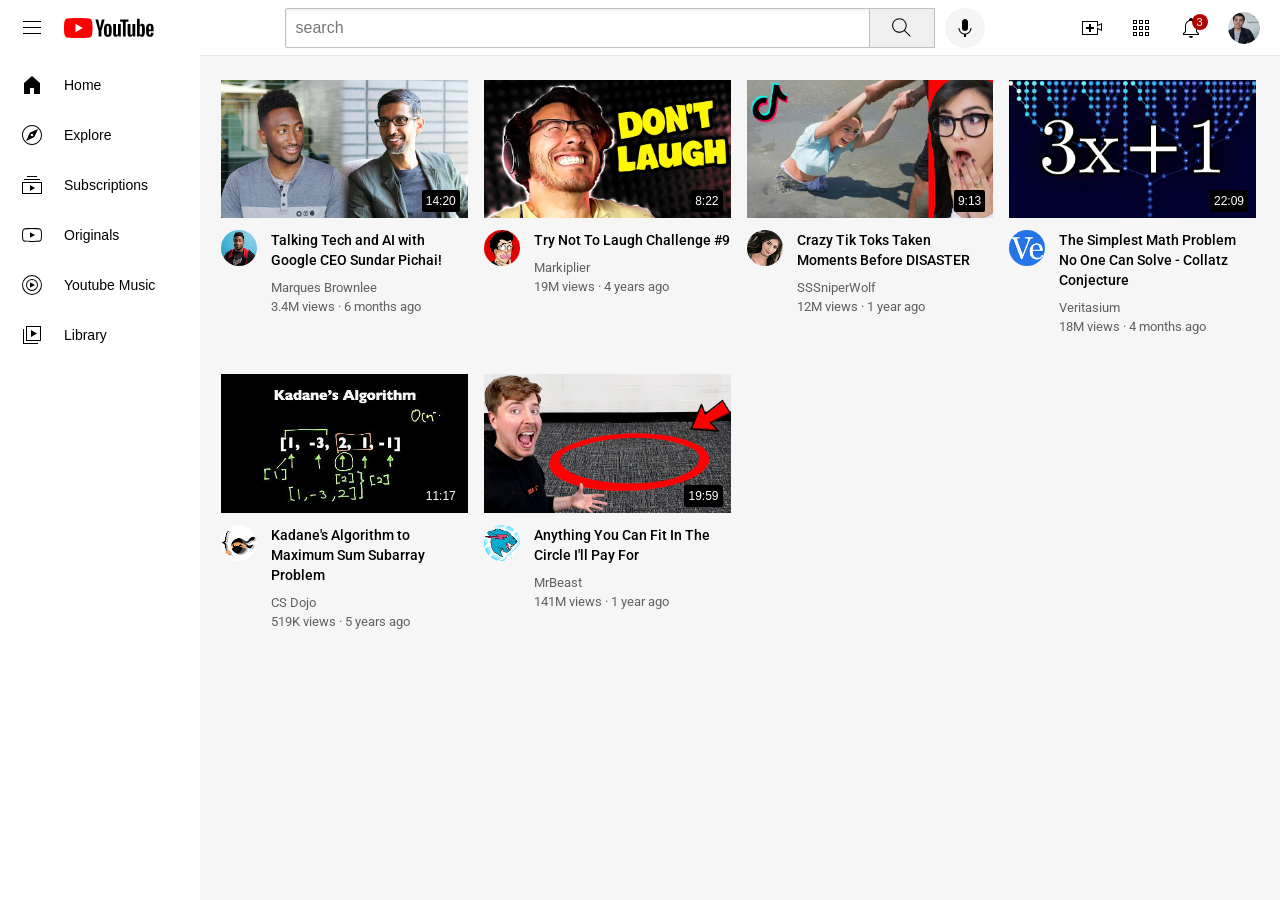
==== youtube.html @ a63ff2cd "Add files via upload" ====
<!DOCTYPE html>
<html>
  <head>
    <title>youtube.com clone</title>

    <link rel="preconnect" href="https://fonts.googleapis.com">
    <link rel="preconnect" href="https://fonts.gstatic.com" crossorigin>
    <link href="https://fonts.googleapis.com/css2?family=Roboto:wght@400;500;700&display=swap" rel="stylesheet">

    <link rel="stylesheet" href="styles/general.css">
    <link rel="stylesheet" href="styles/header.css">
    <link rel="stylesheet" href="styles/video.css">
    <link rel="stylesheet" href="styles/sidebar.css">
  </head>
  <body>
    <header class="header">
      <div class="left-section">
        <img class="hamburger-menu" src="icons/hamburger-menu.svg">
        <img class="youtube-logo" src="icons/youtube-logo.svg">
      </div>
      <div class="middle-section">
        <input class="search-bar" type="text" placeholder="search">
        <button class="search-button">
          <img class="search-icon" src="icons/search.svg">
          <div class="tooltip">Search</div>
        </button>
        <!-- Put position absolute inside position relative -->
        <button class="voice-search-button">
          <img class="voice-search-icon" src="icons/voice-search-icon.svg">
          <div class="tooltip">Search with your voice</div>
        </button>
      </div>
      <div class="right-section">
        <div class="upload-icon-container">
          <img class="upload-icon" src="icons/upload.svg">  
          <div class="tooltip">Create</div>
        </div>
        <div class="youtube-app-icon-container">
          <img class="youtube-apps-icon" src="icons/youtube-apps.svg">
          <div class="tooltip">youtube apps</div>
        </div>
        <div class="notification-icon-container">
          <img class="notification-icon" src="icons/notifications.svg">
          <div class="notification-count">3</div>
          <div class="tooltip">Notification</div>
        </div> 
        <img class="current-user-picture" src="channel-picture/my-channel.jpeg">
      </div>
    </header>

    <nav class="sidebar">
      <div class="sidebar-link">
        <img src="icons/home.svg">
        <div>Home</div>
      </div>
      <div class="sidebar-link">
        <img src="icons/explore.svg">
        <div>Explore</div>
      </div>
      <div class="sidebar-link">
        <img src="icons/subscriptions.svg">
        <div>Subscriptions</div>
      </div>
      <div class="sidebar-link">
        <img src="icons/originals.svg">
        <div>Originals</div>
      </div>
      <div class="sidebar-link">
        <img src="icons/youtube-music.svg">
        <div>Youtube Music</div>
      </div>
      <div class="sidebar-link">
        <img src="icons/library.svg">
        <div>Library</div>
      </div>
    </nav>
    
    <main>
      <section class="video-grid">
        <div class="video-preview"><!--its a container, divisor-->
          <div class="thumbnail-row">
            <a href="https://www.youtube.com/watch?v=n2RNcPRtAiY">
            <img class="thumbnail" src="thumbnails/thumbnail-1.webp">
            </a>
          <div class="time">14:20</div>
        </div>
        <div class="video-info-grid">
          <div class="channel-picture">
            <img class="profile-picture" src="channel-picture/channel-1.jpeg">
          </div>
          <div class="channel-info">
            <p class="video-title">
             Talking Tech and AI with Google CEO Sundar Pichai!
            </p>
            <p class="video-author">
              Marques Brownlee
            </p>
            <p class="video-stats">
              3.4M views &#183; 6 months ago
            </p>  
          </div>
        </div>
      </div>

      <div class="video-preview"><!--its a container, divisor-->
        <div class="thumbnail-row">
          <a href="https://www.youtube.com/watch?v=mP0RAo9SKZk">
            <img class="thumbnail" src="thumbnails/thumbnail-2.webp">
          </a>
          <div class="time">8:22</div>
        </div>
        <div class="video-info-grid">
          <div class="channel-picture">
            <img class="profile-picture" src="channel-picture/channel-2.jpeg">
          </div>
          <div class="channel-info">
            <p class="video-title">
              Try Not To Laugh Challenge #9
            </p>
            <p class="video-author">
              Markiplier
            </p>
            <p class="video-stats">
              19M views &#183; 4 years ago
            </p>  
          </div>
        </div>
      </div>

      <div class="video-preview"><!--its a container, divisor-->
        <div class="thumbnail-row">
          <a href="https://www.youtube.com/watch?v=FgjPQQeTh1w">
            <img class="thumbnail" src="thumbnails/thumbnail-3.webp">
          </a>
          <div class="time">9:13</div>
        </div>
        <div class="video-info-grid">   
          <div class="channel-picture">
            <img class="profile-picture" src="channel-picture/channel-3.jpeg">
          </div>
          <div class="channel-info">
            <p class="video-title">    
              Crazy Tik Toks Taken Moments Before DISASTER
            </p>
            <p class="video-author">
              SSSniperWolf
            </p>
            <p class="video-stats">
              12M views &#183; 1 year ago
            </p>  
          </div>
        </div>
      </div>

      <div class="video-preview"><!--its a container, divisor-->
        <div class="thumbnail-row">
          <a href="https://www.youtube.com/watch?v=094y1Z2wpJg">
            <img class="thumbnail" src="thumbnails/thumbnail-4.webp">
          </a>
          <div class="time">22:09</div>
        </div>
        <div class="video-info-grid">
          <div class="channel-picture">
            <img class="profile-picture" src="channel-picture/channel-4.jpeg">
          </div>
          <div class="channel-info">
            <p class="video-title">
              The Simplest Math Problem No One Can Solve - Collatz Conjecture
            </p>
            <p class="video-author">
              Veritasium
            </p>
            <p class="video-stats">
              18M views &#183; 4 months ago
            </p>  
          </div>
        </div>
      </div>

      <div class="video-preview"><!--its a container, divisor-->
        <div class="thumbnail-row">
          <a href="https://www.youtube.com/watch?v=86CQq3pKSUw">
            <img class="thumbnail" src="thumbnails/thumbnail-5.webp">
          </a>
          <div class="time">11:17</div>
        </div>
        <div class="video-info-grid">
          <div class="channel-picture">
            <img class="profile-picture" src="channel-picture/channel-5.jpeg">
          </div>
          <div class="channel-info">
            <p class="video-title">
              Kadane's Algorithm to Maximum Sum Subarray Problem
            </p>
            <p class="video-author">
              CS Dojo
            </p>
            <p class="video-stats">
              519K views &#183; 5 years ago
            </p>  
          </div>
        </div>
      </div>

      <div class="video-preview"><!--its a container, divisor-->
        <div class="thumbnail-row">
          <a href="https://www.youtube.com/watch?v=yXWw0_UfSFg">
            <img class="thumbnail" src="thumbnails/thumbnail-6.webp">
          </a>
          <div class="time">19:59</div>
        </div>
        <div class="video-info-grid">
          <div class="channel-picture">
            <img class="profile-picture" src="channel-picture/channel-6.jpeg">
          </div>
          <div class="channel-info">
            <p class="video-title">
              Anything You Can Fit In The Circle I'll Pay For
            </p>
            <p class="video-author">
              MrBeast
            </p>
            <p class="video-stats">
              141M views &#183; 1 year ago
            </p>  
          </div>
        </div>
      </section>
    </main>
  </body>
</html>
<!--its the display. block element=takes the entire line, inline-block el=takes whats it needed, inline=inside the text-->
---- styles/general.css ----
p {
  font-family: Roboto, Arial;
  margin-top: 0;
  margin-bottom: 0;
}

body {
  /* nadale mo puta may comment den pala eh*/
  margin: 0;
  padding-top: 80px;
  padding-left: 96px;
  padding-right: 24px;
  background-color: rgb(247, 246, 246);
  font-family: Robot, Arial;
}
---- styles/header.css ----
.header {
  height: 55px;

  display: flex;
  flex-direction: row;
  justify-content: space-between;

  position: fixed;
  top: 0;
  left: 0;
  right: 0;
  z-index: 100;

  background-color: white;
  border-bottom-width: 1px;
  border-bottom-style: solid;
  border-bottom-color: rgb(232, 232, 232);
  
}

.left-section {
  display: flex;
  align-items: center;
}

.hamburger-menu {
  height: 24px;
  margin-left: 20px;
  margin-right: 20px;
}

.youtube-logo {
  height: 20px;
}

.middle-section {
  flex: 1;
  margin-left: 70px;
  margin-right: 35px;
  max-width: 700px;
  display: flex;
  align-items: center;
}

.search-bar {
  flex: 1;
  height: 36px;
  padding-left: 10px;
  font-size: 16px;
  border: 1px solid rgb(191, 191, 191);
  border-radius: 2px;
  box-shadow: inset 1px 2px 3px rgba(0, 0, 0, 0.05);
  width: 0;
}

.search-bar::placeholder {
  font-size: 16px;
}

.search-button {
  height: 40px;
  width: 66px;
  background-color: rgb(240, 239, 239);
  border-width: 1px;
  border-style: solid;
  border-color: rgb(191, 191, 191);
  margin-left: -1px;
  margin-right: 10px;
}

.search-button, 
.voice-search-button,
.upload-icon-container,
.youtube-app-icon-container,
.notification-icon-container  {
  display: flex;
  justify-content: center;
  align-items: center;
  position: relative;
}

.search-button .tooltip, 
.voice-search-button .tooltip,
.upload-icon-container .tooltip,
.youtube-app-icon-container .tooltip,
.notification-icon-container .tooltip {
  position: absolute;
  background-color: gray;
  color: white;
  padding-top: 4px;
  padding-bottom: 4px;
  padding-left: 8px;
  padding-right: 8px;
  border-radius: 2px;
  font-size: 12px;
  bottom: -30px;
  opacity: 0;
  transition: opacity 0.15s;
  pointer-events: none;
  white-space: nowrap;
}

.search-button:hover .tooltip, 
.voice-search-button:hover .tooltip,
.upload-icon-container:hover .tooltip,
.youtube-app-icon-container:hover .tooltip,
.notification-icon-container:hover .tooltip {
  opacity: 1;
}

.search-icon {
  height: 25px;
}

.voice-search-button {
  width: 40px;
  height: 40px;
  border-radius: 20px;
  border: none;
  background-color: rgb(245, 245, 245);
}

.voice-search-icon {
  height: 24px;
}

.right-section {
  width: 180px;
  margin-right: 20px;
  display: flex;
  align-items: center;
  justify-content: space-between;
  flex-shrink: 0;
}

.upload-icon {
  height: 24px;
}

.youtube-apps-icon {
  height: 24px;
}

.notification-icon {
  height: 24px;
}

.notification-icon-container {
  position: relative;
}

.notification-count {
  position: absolute;
  top: -2px;
  right: -5px;
  background-color: rgb(178, 0, 0);
  color: white;
  font-size: 11px;
  padding-left: 5px;
  padding-right: 5px;
  padding-top: 2px;
  padding-bottom: 2px;
  border-radius: 10px;
}

.current-user-picture {
  height: 32px;
  border-radius: 16px;
}
---- styles/video.css ----
.thumbnail {
        width: 100%;
      }

      .video-title {
        margin-top: 0px;
        font-size: 14px;
        font-weight: 500;
        line-height: 20px;
        margin-bottom: 10px;
      }

      .video-info-grid {
        display: grid;
        grid-template-columns: 50px 1fr;
      }

      .profile-picture {
        width: 36px;
        border-radius: 50px;
      }

      .thumbnail-row {
        margin-bottom: 8px;
        position: relative;
      }

      .video-author,
      .video-stats {
        font-size: 13px;
        color: rgb(96, 96, 96);
      }

      .video-author {
        margin-bottom: 4px;
      }

      .video-grid {
        display: grid;
        grid-template-columns: 1fr 1fr 1fr;
        column-gap: 16px;
        row-gap: 40px;
      }

      @media (max-width: 750px) {
        .video-grid {
          grid-template-columns: 1fr 1fr;
        } 
      }

      @media (min-width: 751px) and (max-width: 999px) {
        .video-grid {
          grid-template-columns: 1fr 1fr 1fr;
        }

        .video-title {
          font-size: 16px;
          line-height: 24px;
        }

        .video-author,
        .video-stats {
          font-size: 14px;
        }
      }

      @media (min-width: 1000px) {
        .video-grid {
          grid-template-columns: 1fr 1fr 1fr 1fr;
        }
      }

      @media (min-width: 1200px) {
        .video-grid {
          margin-left: 125px;
        }
      }

      .time {
        font-size: 12px;
        font-weight: 500px;
        padding: 4px;
        border-radius: 2px;
        background-color: black;
        color: white;
        position: absolute;
        bottom: 10px;
        right: 8px;
      }
---- styles/sidebar.css ----
.sidebar {
  position: fixed;
  left: 0;
  bottom: 0;
  top: 55px;
  background-color: white;
  width: 72px;
  z-index: 200;
  padding-top: 5px;
  transition: width 0.3s;
}

.sidebar-link {
  height: 74px;
  display: flex;
  justify-content: center;
  align-items: center;
  flex-direction: column;
  cursor: pointer;
}

.sidebar-link:hover {
  background-color: rgb(235, 235, 235);
}

.sidebar-link img {
  height: 24px;
  margin-bottom: 4px;
}

.sidebar-link div {
  font-size: 10px;
}

@media (min-width: 1200px) {
  .sidebar {
    width: 200px;
  }
  
  .sidebar-link {
    height: 50px;
    flex-direction: row;
    justify-content: flex-start;
    padding-left: 20px;
  }

  .sidebar-link img {
    margin-right: 20px;
    margin-bottom: 0;
  }

  .sidebar-link div {
    font-size: 14px;
  }
}
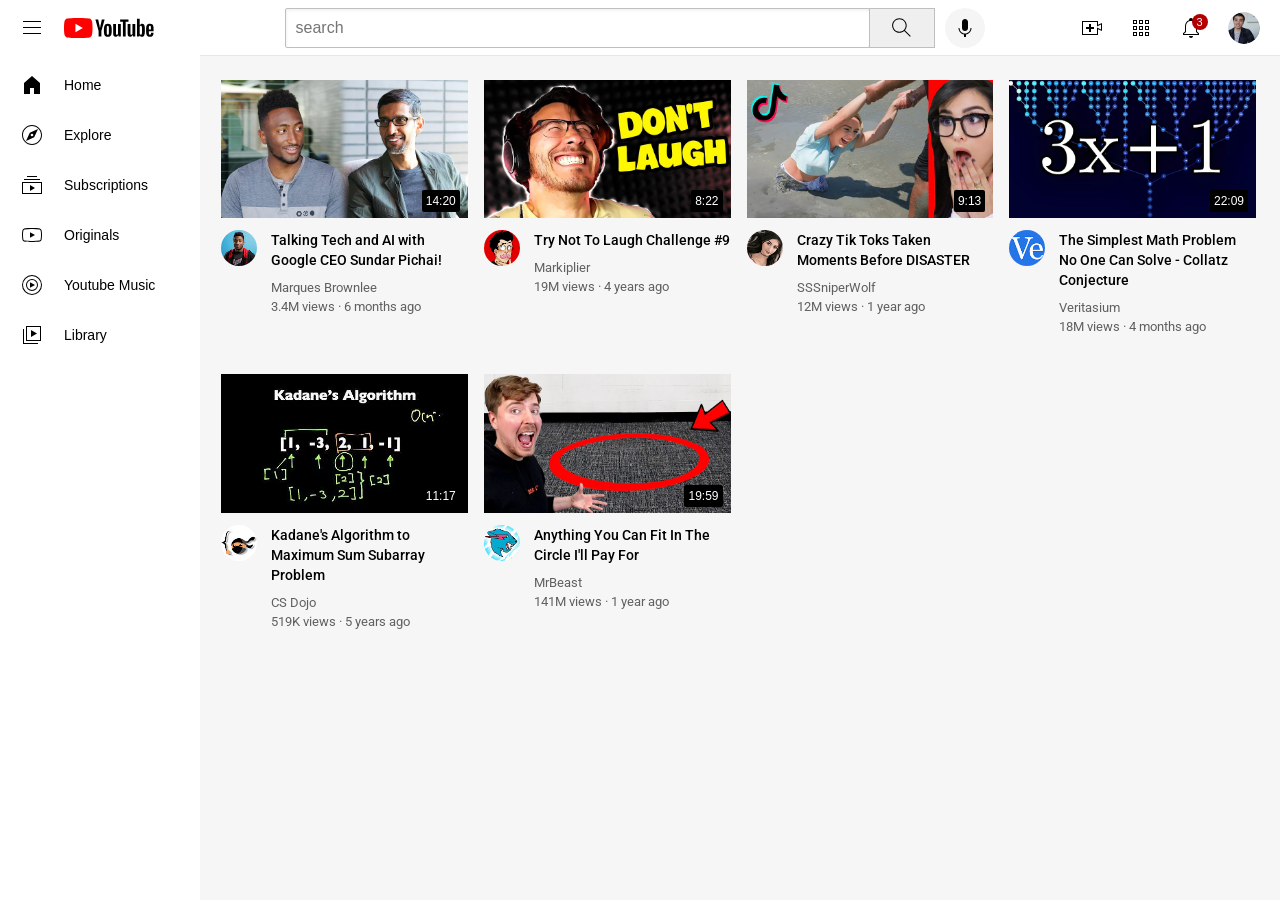
==== commit 8071ad0d: "Rename index.html to youtube.html" ====
--- a/youtube.html
+++ b/youtube.html
@@ -229,4 +229,4 @@
     </main>
   </body>
 </html>
-<!--its the display. block element=takes the entire line, inline-block el=takes whats it needed, inline=inside the text-->+<!--its the display. block element=takes the entire line, inline-block el=takes whats it needed, inline=inside the text-->
